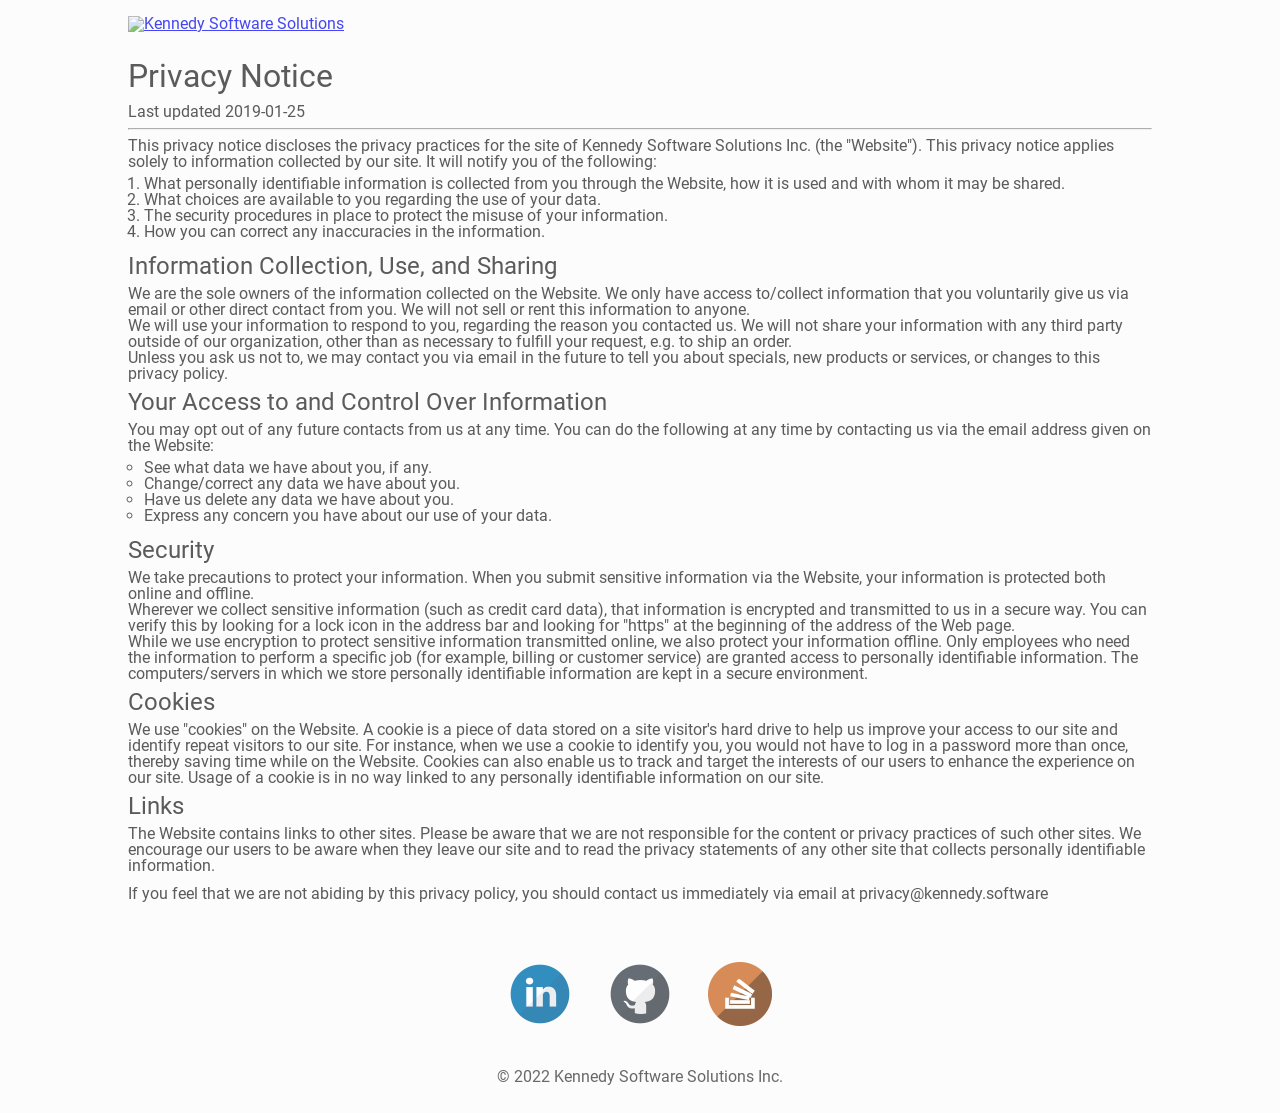
==== privacy.html @ 7c2b6b35 "Increment year, minor styling update" ====
<!DOCTYPE html>
<html lang="en">
    <head>
        <title>Kennedy Software Solutions</title>

        <!-- Meta declaration -->
        <meta name="viewport" content="width=device-width, initial-scale=1.0">
        <meta name="description"
              content="Kennedy Software Solutions Inc. is an information technology consulting firm serving the Greater Toronto Area">
        <meta name="author" content="Kennedy Software Solutions Inc.">
        <meta charset="UTF-8">

        <!-- CSS includes -->
        <link rel="shortcut icon" type="image/png" href="favico.png">
        <link rel="stylesheet" href="css/index.min.css">
    </head>
    <body>
        <div class="kss-container">
            <header class="kss-header">
                <a href="/"><img alt="Kennedy Software Solutions" src="/img/logo.svg"></a>
            </header>

            <main class="kss-main">
                <h1>Privacy Notice</h1>
                <h3>Last updated 2019-01-25</h3>
                <hr/>
                <p>This privacy notice discloses the privacy practices for the site of Kennedy Software Solutions Inc. (the "Website"). This privacy notice applies solely to information collected by our site. It will notify you of the following:</p>

                <ol type="1">
                <li>What personally identifiable information is collected from you through the Website, how it is used and with whom it may be shared.</li>
                <li>What choices are available to you regarding the use of your data.</li>
                <li>The security procedures in place to protect the misuse of your information.</li>
                <li>How you can correct any inaccuracies in the information.</li>
                </ol>

                <h2>Information Collection, Use, and Sharing</h2>
                <p>We are the sole owners of the information collected on the Website. We only have access to/collect information that you voluntarily give us via email or other direct contact from you. We will not sell or rent this information to anyone.</p>
                <p>We will use your information to respond to you, regarding the reason you contacted us. We will not share your information with any third party outside of our organization, other than as necessary to fulfill your request, e.g. to ship an order.</p>
                <p>Unless you ask us not to, we may contact you via email in the future to tell you about specials, new products or services, or changes to this privacy policy.</p>

                <h2>Your Access to and Control Over Information</h2>
                <p>You may opt out of any future contacts from us at any time. You can do the following at any time by contacting us via the email address given on the Website:</p>
                <ul>
                <li>See what data we have about you, if any.</li>
                <li>Change/correct any data we have about you.</li>
                <li>Have us delete any data we have about you.</li>
                <li>Express any concern you have about our use of your data.</li>
                </ul>

                <h2>Security</h2>
                <p>We take precautions to protect your information. When you submit sensitive information via the Website, your information is protected both online and offline.</p>
                <p>Wherever we collect sensitive information (such as credit card data), that information is encrypted and transmitted to us in a secure way. You can verify this by looking for a lock icon in the address bar and looking for "https" at the beginning of the address of the Web page.</p>
                <p>While we use encryption to protect sensitive information transmitted online, we also protect your information offline. Only employees who need the information to perform a specific job (for example, billing or customer service) are granted access to personally identifiable information. The computers/servers in which we store personally identifiable information are kept in a secure environment.</p>

                <h2>Cookies</h2>
                <p>We use "cookies" on the Website. A cookie is a piece of data stored on a site visitor's hard drive to help us improve your access to our site and identify repeat visitors to our site. For instance, when we use a cookie to identify you, you would not have to log in a password more than once, thereby saving time while on the Website. Cookies can also enable us to track and target the interests of our users to enhance the experience on our site. Usage of a cookie is in no way linked to any personally identifiable information on our site.</p>

                <h2>Links</h2>
                <p>The Website contains links to other sites. Please be aware that we are not responsible for the content or privacy practices of such other sites. We encourage our users to be aware when they leave our site and to read the privacy statements of any other site that collects personally identifiable information.</p>

                <p class="last">If you feel that we are not abiding by this privacy policy, you should contact us immediately via email at privacy@kennedy.software</p>
            </main>
            <footer class="kss-footer">
                <div class="kss-social">
                    <a target="_blank" href="https://ca.linkedin.com/in/kennedyms"><div class="kss-social-icon linkedin"></div></a>
                    <a target="_blank" href="https://github.com/ksean"><div class="kss-social-icon github"></div></a>
                    <a target="_blank" href="https://stackoverflow.com/users/2387016/sean-kennedy"><div class="kss-social-icon stackoverflow"></div></a>
                </div>
                <div class="notices">
                    <a>&copy; 2022 Kennedy Software Solutions Inc.</a>
                </div>
            </footer>
        </div>

    </body>
</html>
---- css/index.min.css ----
a,abbr,acronym,address,applet,article,aside,audio,b,big,blockquote,body,canvas,caption,center,cite,code,dd,del,details,dfn,div,dl,dt,em,embed,fieldset,figcaption,figure,footer,form,h1,h2,h3,h4,h5,h6,header,hgroup,html,i,iframe,img,ins,kbd,label,legend,li,mark,menu,nav,object,ol,output,p,pre,q,ruby,s,samp,section,small,span,strike,strong,sub,summary,sup,table,tbody,td,tfoot,th,thead,time,tr,tt,u,ul,var,video{margin:0;padding:0;border:0;font-size:100%;font:inherit;vertical-align:baseline;font-display:swap}@font-face{font-family:Roboto;font-style:normal;font-weight:400;src:url('../fonts/roboto-v29-latin-regular.eot');src:local(''),url('../fonts/roboto-v29-latin-regular.eot?#iefix') format('embedded-opentype'),url('../fonts/roboto-v29-latin-regular.woff2') format('woff2'),url('../fonts/roboto-v29-latin-regular.woff') format('woff'),url('../fonts/roboto-v29-latin-regular.ttf') format('truetype'),url('../fonts/roboto-v29-latin-regular.svg#Roboto') format('svg')}@font-face{font-family:Satisfy;font-style:normal;font-weight:400;src:url('../fonts/satisfy-v11-latin-regular.eot');src:local(''),url('../fonts/satisfy-v11-latin-regular.eot?#iefix') format('embedded-opentype'),url('../fonts/satisfy-v11-latin-regular.woff2') format('woff2'),url('../fonts/satisfy-v11-latin-regular.woff') format('woff'),url('../fonts/satisfy-v11-latin-regular.ttf') format('truetype'),url('../fonts/satisfy-v11-latin-regular.svg#Satisfy') format('svg')}article,aside,details,figcaption,figure,footer,header,hgroup,menu,nav,section{display:block}body{line-height:1;color:#333}ol,ul{list-style:none}body,html{background-color:#fcfcfc;font-family:Roboto,sans-serif}.kss-container{padding:16px;margin:0 auto;max-width:1024px;opacity:.8}.kss-header{padding-bottom:16px}.kss-header img{display:block;margin:0 auto;max-width:100%;opacity:.9}.kss-description{padding:16px 0;width:90%;text-align:center;margin:0 auto}.kss-banner{position:relative;padding:24px 0}.kss-banner img{width:100%;height:auto;opacity:.7}.kss-banner span{position:absolute;bottom:34px;left:8px;opacity:.9;background-color:rgba(252,252,252,.8);padding:4px;margin-right:6px}.kss-chips{padding:32px 0}.chip{display:inline-block;background:#555;color:#fcfcfc;padding:8px;margin:2px;border-radius:32px;font-size:16px}.chip:hover{background-color:#333}main h1{font-size:32px;padding:12px 0}main h2{font-size:24px;padding:8px 0}.kss-subtitle{font-family:Satisfy,cursive;line-height:.5;text-align:center;padding-left:16px;padding-right:16px;padding-top:48px;overflow:hidden}.kss-subtitle span{display:inline-block;position:relative}.kss-subtitle span:after,.kss-subtitle span:before{content:"";position:absolute;height:5px;border-bottom:1px solid #999;border-top:1px solid #999;top:0;width:600px}.kss-subtitle span:before{right:100%;margin-right:15px}.kss-subtitle span:after{left:100%;margin-left:15px}main ol{list-style-type:decimal;padding:6px 16px}main ul{list-style-type:circle;padding:6px 16px}main p.last{padding:12px 0}.kss-skills{text-align:center}.kss-skills h2{font-size:20px;color:#333}.kss-contact-title{font-family:Satisfy,cursive;text-align:center}.kss-contact{padding:48px 16px 16px 16px;text-align:center}input[type=email],textarea{font:inherit;display:block;border-radius:4px;margin-bottom:30px;border:1px solid rgba(215,215,215,.1);padding:8px 15px;width:100%;box-sizing:border-box}input[type=submit]{font-weight:400;font-size:16px;color:rgba(20,20,20,.9);background-color:rgba(215,215,215,.3);border-radius:4px;padding:8px 15px;width:100%;border:1px solid rgba(215,215,215,.1);cursor:pointer}textarea{resize:none}.notices{padding:12px 0;text-align:center}.notices a{margin-top:12px;text-decoration:none;display:block;color:#444}.notices p{margin-top:12px;text-decoration:none;display:block}.kss-social{text-align:center;padding:48px 16px 16px 16px}.kss-social a{font-size:0}.kss-social-icon{margin:0 16px;display:inline-block;background-size:contain;width:64px;height:64px;resize:both}div.linkedin{background:url('[data-uri]') no-repeat}div.github{background:url('[data-uri]') no-repeat}div.stackoverflow{background:url('[data-uri]') no-repeat}
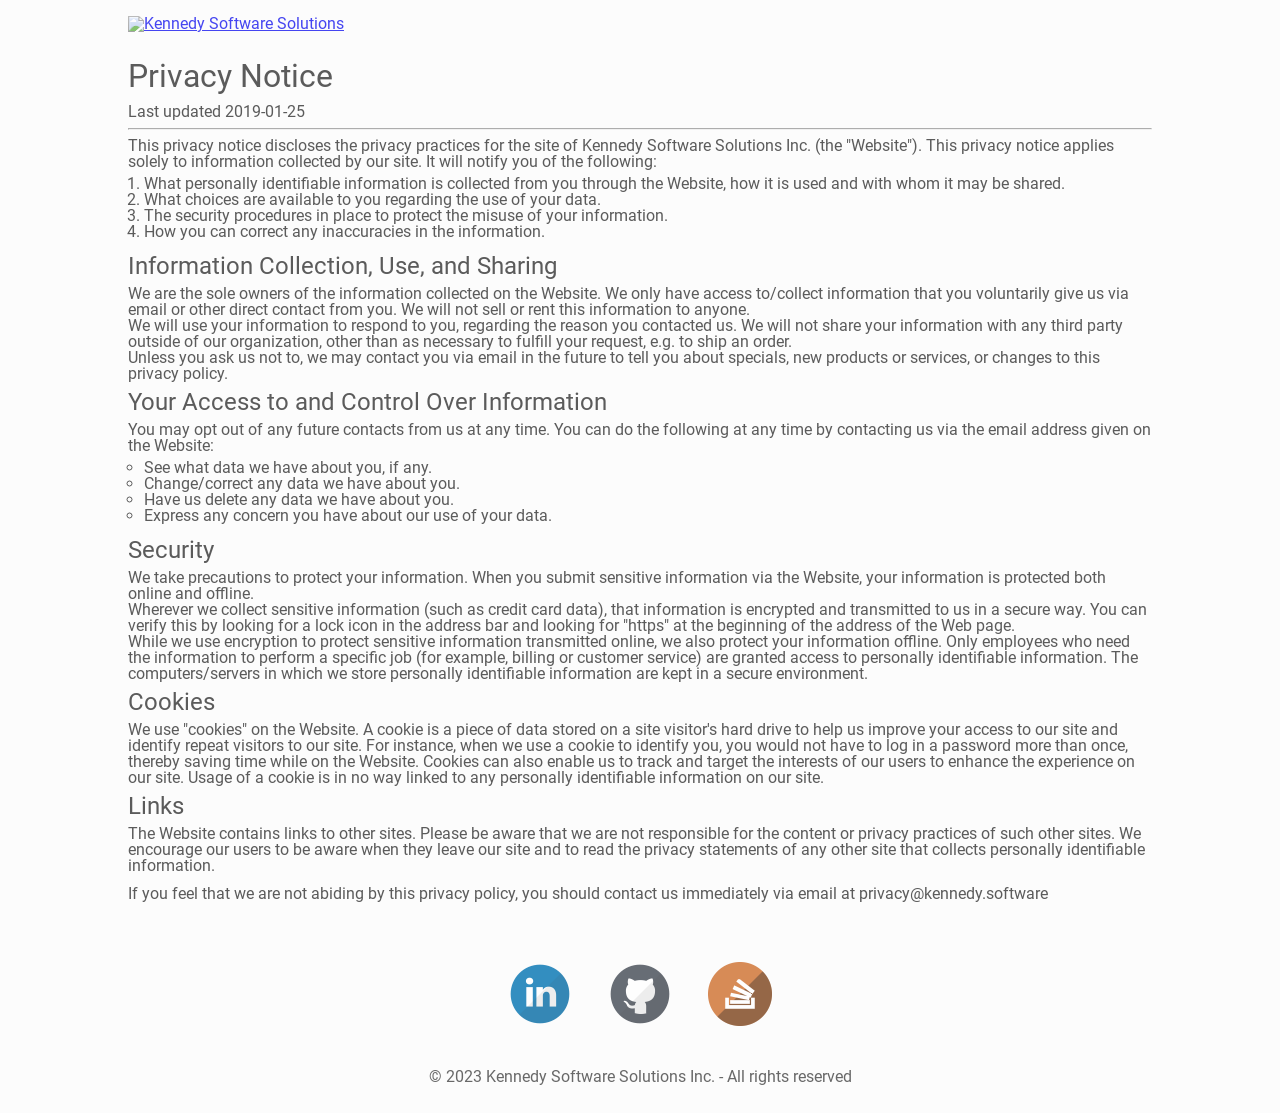
==== commit bb549cdc: "Bump year" ====
--- a/privacy.html
+++ b/privacy.html
@@ -67,7 +67,7 @@
                     <a target="_blank" href="https://stackoverflow.com/users/2387016/sean-kennedy"><div class="kss-social-icon stackoverflow"></div></a>
                 </div>
                 <div class="notices">
-                    <a>&copy; 2022 Kennedy Software Solutions Inc.</a>
+                    <a>&copy; 2023 Kennedy Software Solutions Inc. - All rights reserved</a>
                 </div>
             </footer>
         </div>
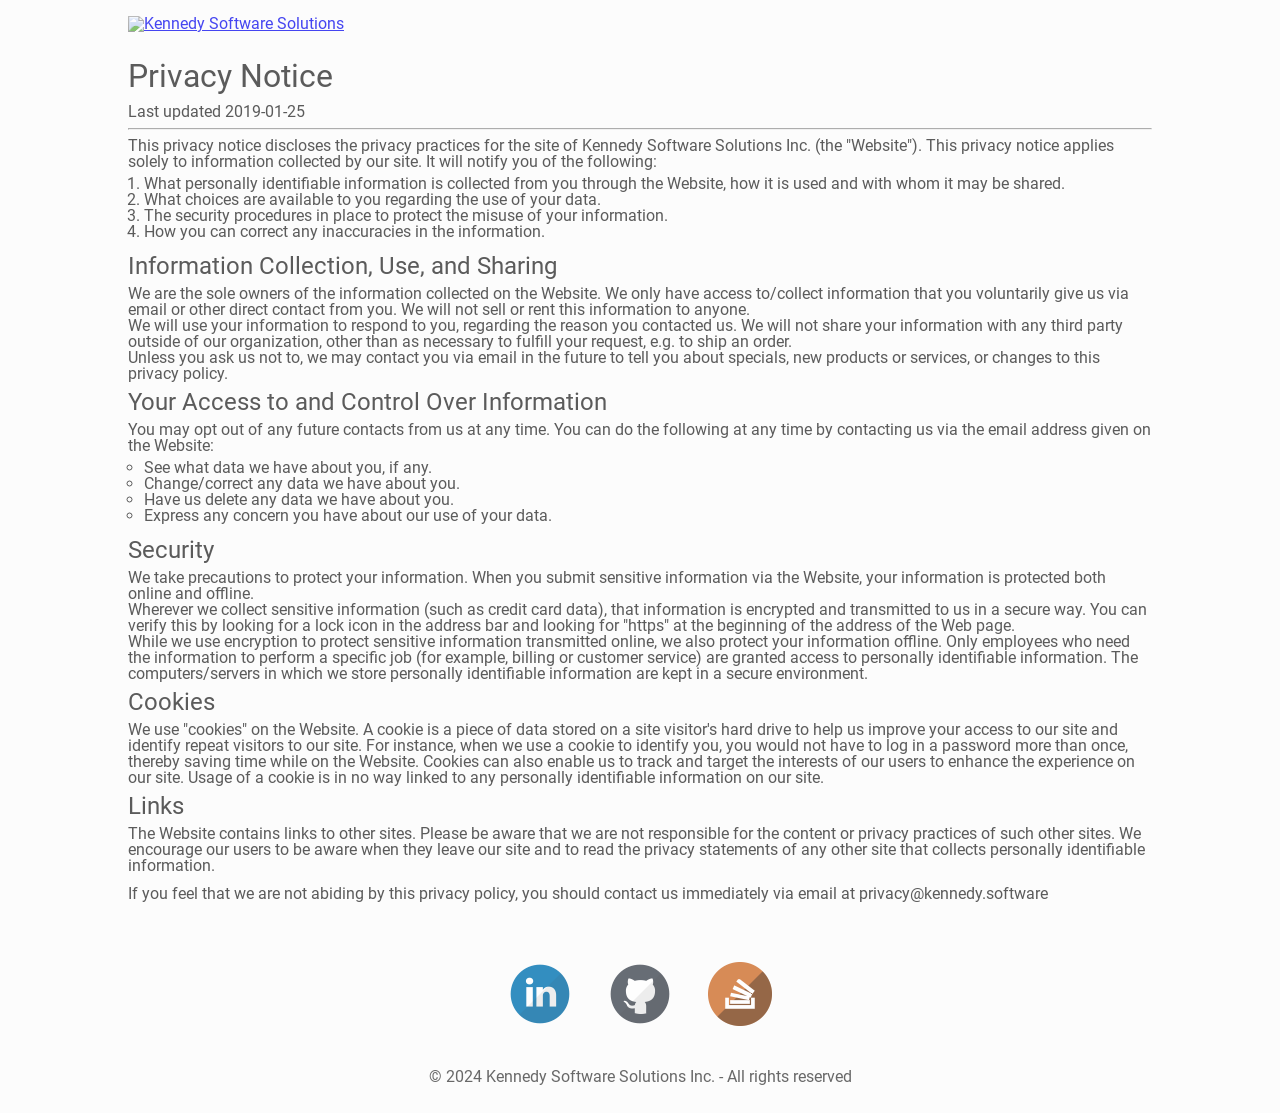
==== commit e199f936: "Increment copyright year" ====
--- a/privacy.html
+++ b/privacy.html
@@ -67,7 +67,7 @@
                     <a target="_blank" href="https://stackoverflow.com/users/2387016/sean-kennedy"><div class="kss-social-icon stackoverflow"></div></a>
                 </div>
                 <div class="notices">
-                    <a>&copy; 2023 Kennedy Software Solutions Inc. - All rights reserved</a>
+                    <a>&copy; 2024 Kennedy Software Solutions Inc. - All rights reserved</a>
                 </div>
             </footer>
         </div>
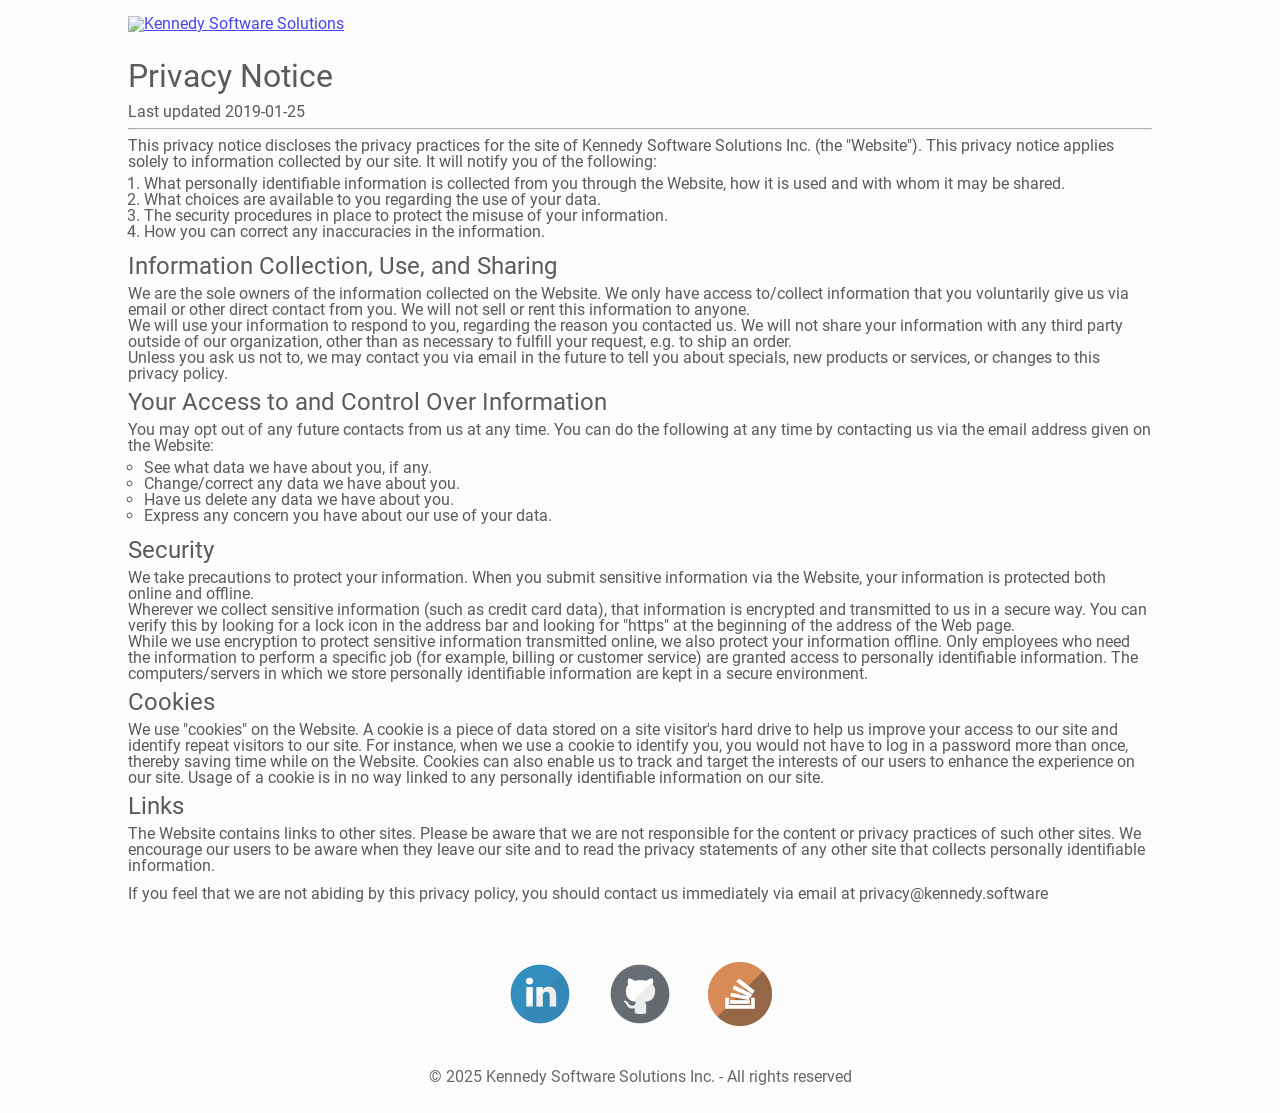
==== commit de4fd695: "2025 bump, minor styling updatye" ====
--- a/privacy.html
+++ b/privacy.html
@@ -67,10 +67,9 @@
                     <a target="_blank" href="https://stackoverflow.com/users/2387016/sean-kennedy"><div class="kss-social-icon stackoverflow"></div></a>
                 </div>
                 <div class="notices">
-                    <a>&copy; 2024 Kennedy Software Solutions Inc. - All rights reserved</a>
+                    <a>&copy; 2025 Kennedy Software Solutions Inc. - All rights reserved</a>
                 </div>
             </footer>
         </div>
-
     </body>
 </html>
--- a/css/index.min.css
+++ b/css/index.min.css
@@ -1 +1 @@
-a,abbr,acronym,address,applet,article,aside,audio,b,big,blockquote,body,canvas,caption,center,cite,code,dd,del,details,dfn,div,dl,dt,em,embed,fieldset,figcaption,figure,footer,form,h1,h2,h3,h4,h5,h6,header,hgroup,html,i,iframe,img,ins,kbd,label,legend,li,mark,menu,nav,object,ol,output,p,pre,q,ruby,s,samp,section,small,span,strike,strong,sub,summary,sup,table,tbody,td,tfoot,th,thead,time,tr,tt,u,ul,var,video{margin:0;padding:0;border:0;font-size:100%;font:inherit;vertical-align:baseline;font-display:swap}@font-face{font-family:Roboto;font-style:normal;font-weight:400;src:url('../fonts/roboto-v29-latin-regular.eot');src:local(''),url('../fonts/roboto-v29-latin-regular.eot?#iefix') format('embedded-opentype'),url('../fonts/roboto-v29-latin-regular.woff2') format('woff2'),url('../fonts/roboto-v29-latin-regular.woff') format('woff'),url('../fonts/roboto-v29-latin-regular.ttf') format('truetype'),url('../fonts/roboto-v29-latin-regular.svg#Roboto') format('svg')}@font-face{font-family:Satisfy;font-style:normal;font-weight:400;src:url('../fonts/satisfy-v11-latin-regular.eot');src:local(''),url('../fonts/satisfy-v11-latin-regular.eot?#iefix') format('embedded-opentype'),url('../fonts/satisfy-v11-latin-regular.woff2') format('woff2'),url('../fonts/satisfy-v11-latin-regular.woff') format('woff'),url('../fonts/satisfy-v11-latin-regular.ttf') format('truetype'),url('../fonts/satisfy-v11-latin-regular.svg#Satisfy') format('svg')}article,aside,details,figcaption,figure,footer,header,hgroup,menu,nav,section{display:block}body{line-height:1;color:#333}ol,ul{list-style:none}body,html{background-color:#fcfcfc;font-family:Roboto,sans-serif}.kss-container{padding:16px;margin:0 auto;max-width:1024px;opacity:.8}.kss-header{padding-bottom:16px}.kss-header img{display:block;margin:0 auto;max-width:100%;opacity:.9}.kss-description{padding:16px 0;width:90%;text-align:center;margin:0 auto}.kss-banner{position:relative;padding:24px 0}.kss-banner img{width:100%;height:auto;opacity:.7}.kss-banner span{position:absolute;bottom:34px;left:8px;opacity:.9;background-color:rgba(252,252,252,.8);padding:4px;margin-right:6px}.kss-chips{padding:32px 0}.chip{display:inline-block;background:#555;color:#fcfcfc;padding:8px;margin:2px;border-radius:32px;font-size:16px}.chip:hover{background-color:#333}main h1{font-size:32px;padding:12px 0}main h2{font-size:24px;padding:8px 0}.kss-subtitle{font-family:Satisfy,cursive;line-height:.5;text-align:center;padding-left:16px;padding-right:16px;padding-top:48px;overflow:hidden}.kss-subtitle span{display:inline-block;position:relative}.kss-subtitle span:after,.kss-subtitle span:before{content:"";position:absolute;height:5px;border-bottom:1px solid #999;border-top:1px solid #999;top:0;width:600px}.kss-subtitle span:before{right:100%;margin-right:15px}.kss-subtitle span:after{left:100%;margin-left:15px}main ol{list-style-type:decimal;padding:6px 16px}main ul{list-style-type:circle;padding:6px 16px}main p.last{padding:12px 0}.kss-skills{text-align:center}.kss-skills h2{font-size:20px;color:#333}.kss-contact-title{font-family:Satisfy,cursive;text-align:center}.kss-contact{padding:48px 16px 16px 16px;text-align:center}input[type=email],textarea{font:inherit;display:block;border-radius:4px;margin-bottom:30px;border:1px solid rgba(215,215,215,.1);padding:8px 15px;width:100%;box-sizing:border-box}input[type=submit]{font-weight:400;font-size:16px;color:rgba(20,20,20,.9);background-color:rgba(215,215,215,.3);border-radius:4px;padding:8px 15px;width:100%;border:1px solid rgba(215,215,215,.1);cursor:pointer}textarea{resize:none}.notices{padding:12px 0;text-align:center}.notices a{margin-top:12px;text-decoration:none;display:block;color:#444}.notices p{margin-top:12px;text-decoration:none;display:block}.kss-social{text-align:center;padding:48px 16px 16px 16px}.kss-social a{font-size:0}.kss-social-icon{margin:0 16px;display:inline-block;background-size:contain;width:64px;height:64px;resize:both}div.linkedin{background:url('[data-uri]') no-repeat}div.github{background:url('[data-uri]') no-repeat}div.stackoverflow{background:url('[data-uri]') no-repeat}+main ol,main ul{padding:6px 16px}main h1,main p.last{padding:12px 0}.kss-contact-title,.kss-skills-title{font-family:Satisfy,cursive;text-align:center}.kss-contact,.kss-description,.kss-skills,.kss-skills-title,.kss-social,.notices{text-align:center}a,abbr,acronym,address,applet,article,aside,audio,b,big,blockquote,body,canvas,caption,center,cite,code,dd,del,details,dfn,div,dl,dt,em,embed,fieldset,figcaption,figure,footer,form,h1,h2,h3,h4,h5,h6,header,hgroup,html,i,iframe,img,ins,kbd,label,legend,li,mark,menu,nav,object,ol,output,p,pre,q,ruby,s,samp,section,small,span,strike,strong,sub,summary,sup,table,tbody,td,tfoot,th,thead,time,tr,tt,u,ul,var,video{margin:0;padding:0;border:0;font-size:100%;font:inherit;vertical-align:baseline;font-display:swap}@font-face{font-family:Roboto;font-style:normal;font-weight:400;src:url('../fonts/roboto-v29-latin-regular.eot');src:local(''),url('../fonts/roboto-v29-latin-regular.eot?#iefix') format('embedded-opentype'),url('../fonts/roboto-v29-latin-regular.woff2') format('woff2'),url('../fonts/roboto-v29-latin-regular.woff') format('woff'),url('../fonts/roboto-v29-latin-regular.ttf') format('truetype'),url('../fonts/roboto-v29-latin-regular.svg#Roboto') format('svg')}@font-face{font-family:Satisfy;font-style:normal;font-weight:400;src:url('../fonts/satisfy-v11-latin-regular.eot');src:local(''),url('../fonts/satisfy-v11-latin-regular.eot?#iefix') format('embedded-opentype'),url('../fonts/satisfy-v11-latin-regular.woff2') format('woff2'),url('../fonts/satisfy-v11-latin-regular.woff') format('woff'),url('../fonts/satisfy-v11-latin-regular.ttf') format('truetype'),url('../fonts/satisfy-v11-latin-regular.svg#Satisfy') format('svg')}article,aside,details,figcaption,figure,footer,header,hgroup,menu,nav,section{display:block}body{line-height:1;color:#333}ol,ul{list-style:none}body,html{background-color:#fcfcfc;font-family:Roboto,sans-serif}.kss-container{padding:16px;margin:0 auto;max-width:1024px;opacity:.8}.kss-header{padding-bottom:16px}.kss-header img{display:block;margin:0 auto;max-width:100%;opacity:.9}.notices a,.notices p{margin-top:12px;text-decoration:none}.kss-description{padding:16px 0;width:90%;margin:0 auto}.kss-banner{position:relative;padding:24px 0}.kss-banner img{width:100%;height:auto;opacity:.7}.kss-banner span{position:absolute;bottom:34px;left:8px;opacity:.9;background-color:rgba(252,252,252,.8);padding:4px;margin-right:6px}.kss-chips{padding:32px 0}.chip{display:inline-block;background:#f1f1f1;color:#555;padding:8px;margin:2px;border-radius:32px;font-size:16px}.chip:hover{background-color:#dfdfdf}main h1{font-size:32px}main h2{font-size:24px;padding:8px 0}.kss-skills-title{line-height:.5;overflow:hidden}.kss-skills-title span{display:inline-block;position:relative}.kss-skills-title span:after,.kss-skills-title span:before{content:"";position:absolute;height:5px;border-bottom:1px solid #999;top:0;width:600px}.kss-skills-title span:before{right:100%;margin-right:15px}.kss-skills-title span:after{left:100%;margin-left:15px}main ol{list-style-type:decimal}main ul{list-style-type:circle}.kss-skills h2{font-size:26px;padding:48px 16px 12px}.kss-contact{padding:48px 16px 16px}input[type=email],textarea{font:inherit;display:block;border-radius:4px;margin-bottom:30px;border:1px solid rgba(215,215,215,.1);padding:8px 15px;width:100%;box-sizing:border-box}input[type=submit]{font-weight:400;font-size:16px;color:rgba(20,20,20,.9);background-color:rgba(215,215,215,.3);border-radius:4px;padding:8px 15px;width:100%;border:1px solid rgba(215,215,215,.1);cursor:pointer}textarea{resize:none}.notices{padding:12px 0}.notices a{display:block;color:#444}.notices p{display:block}.kss-social{padding:48px 16px 16px}.kss-social a{font-size:0}.kss-social-icon{margin:0 16px;display:inline-block;background-size:contain;width:64px;height:64px;resize:both}div.linkedin{background:url('[data-uri]') no-repeat}div.github{background:url('[data-uri]') no-repeat}div.stackoverflow{background:url('[data-uri]') no-repeat}
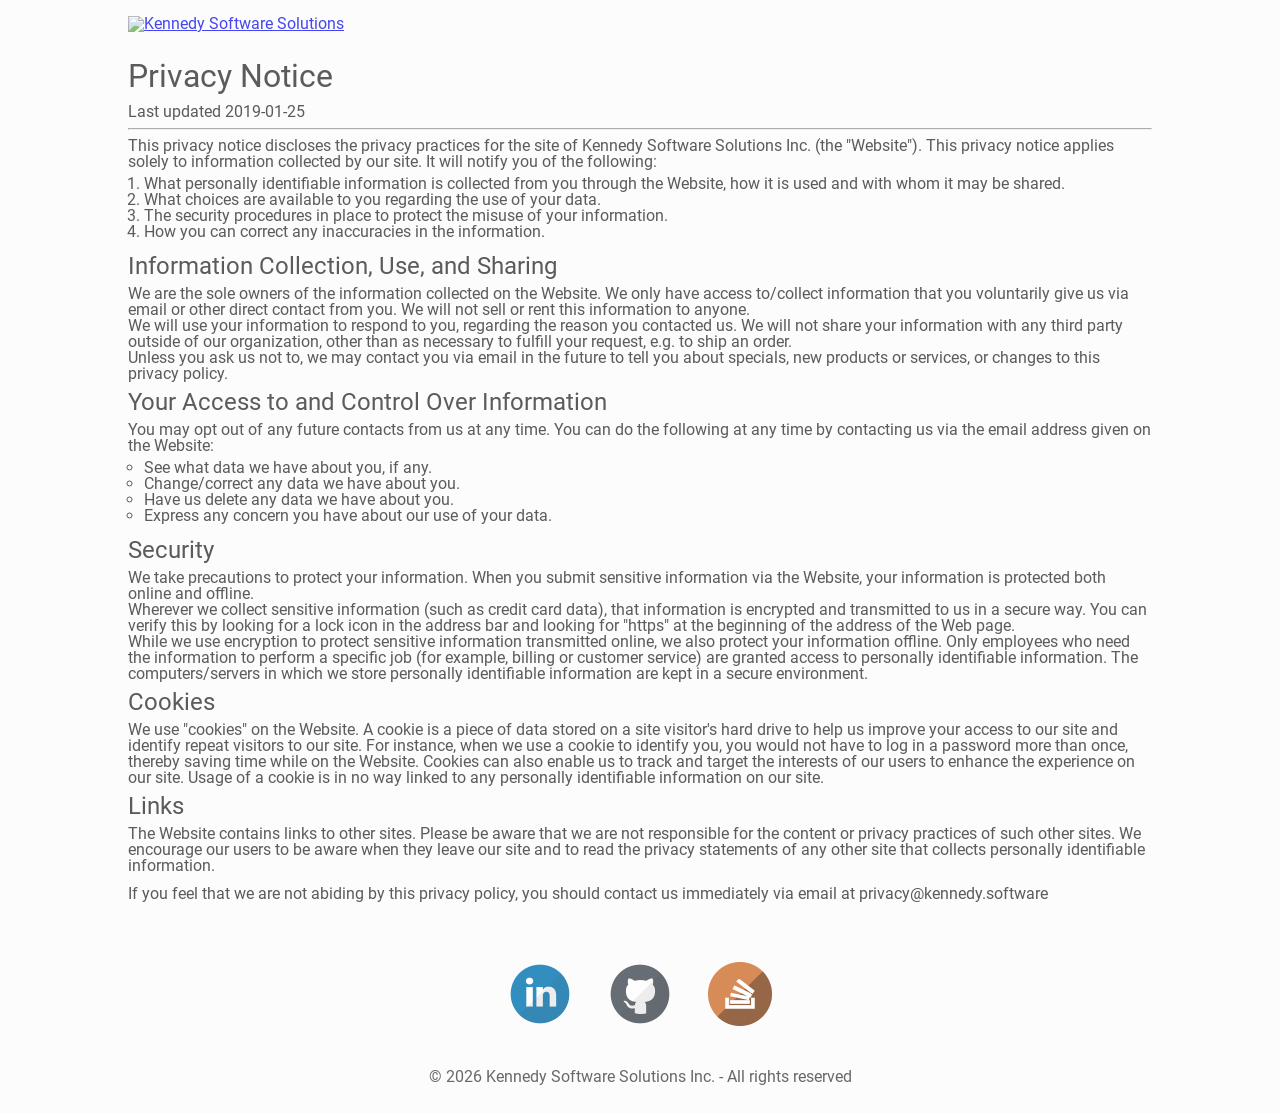
==== commit c7fec224: "Increment year to 2026" ====
--- a/privacy.html
+++ b/privacy.html
@@ -67,7 +67,7 @@
                     <a target="_blank" href="https://stackoverflow.com/users/2387016/sean-kennedy"><div class="kss-social-icon stackoverflow"></div></a>
                 </div>
                 <div class="notices">
-                    <a>&copy; 2025 Kennedy Software Solutions Inc. - All rights reserved</a>
+                    <a>&copy; 2026 Kennedy Software Solutions Inc. - All rights reserved</a>
                 </div>
             </footer>
         </div>
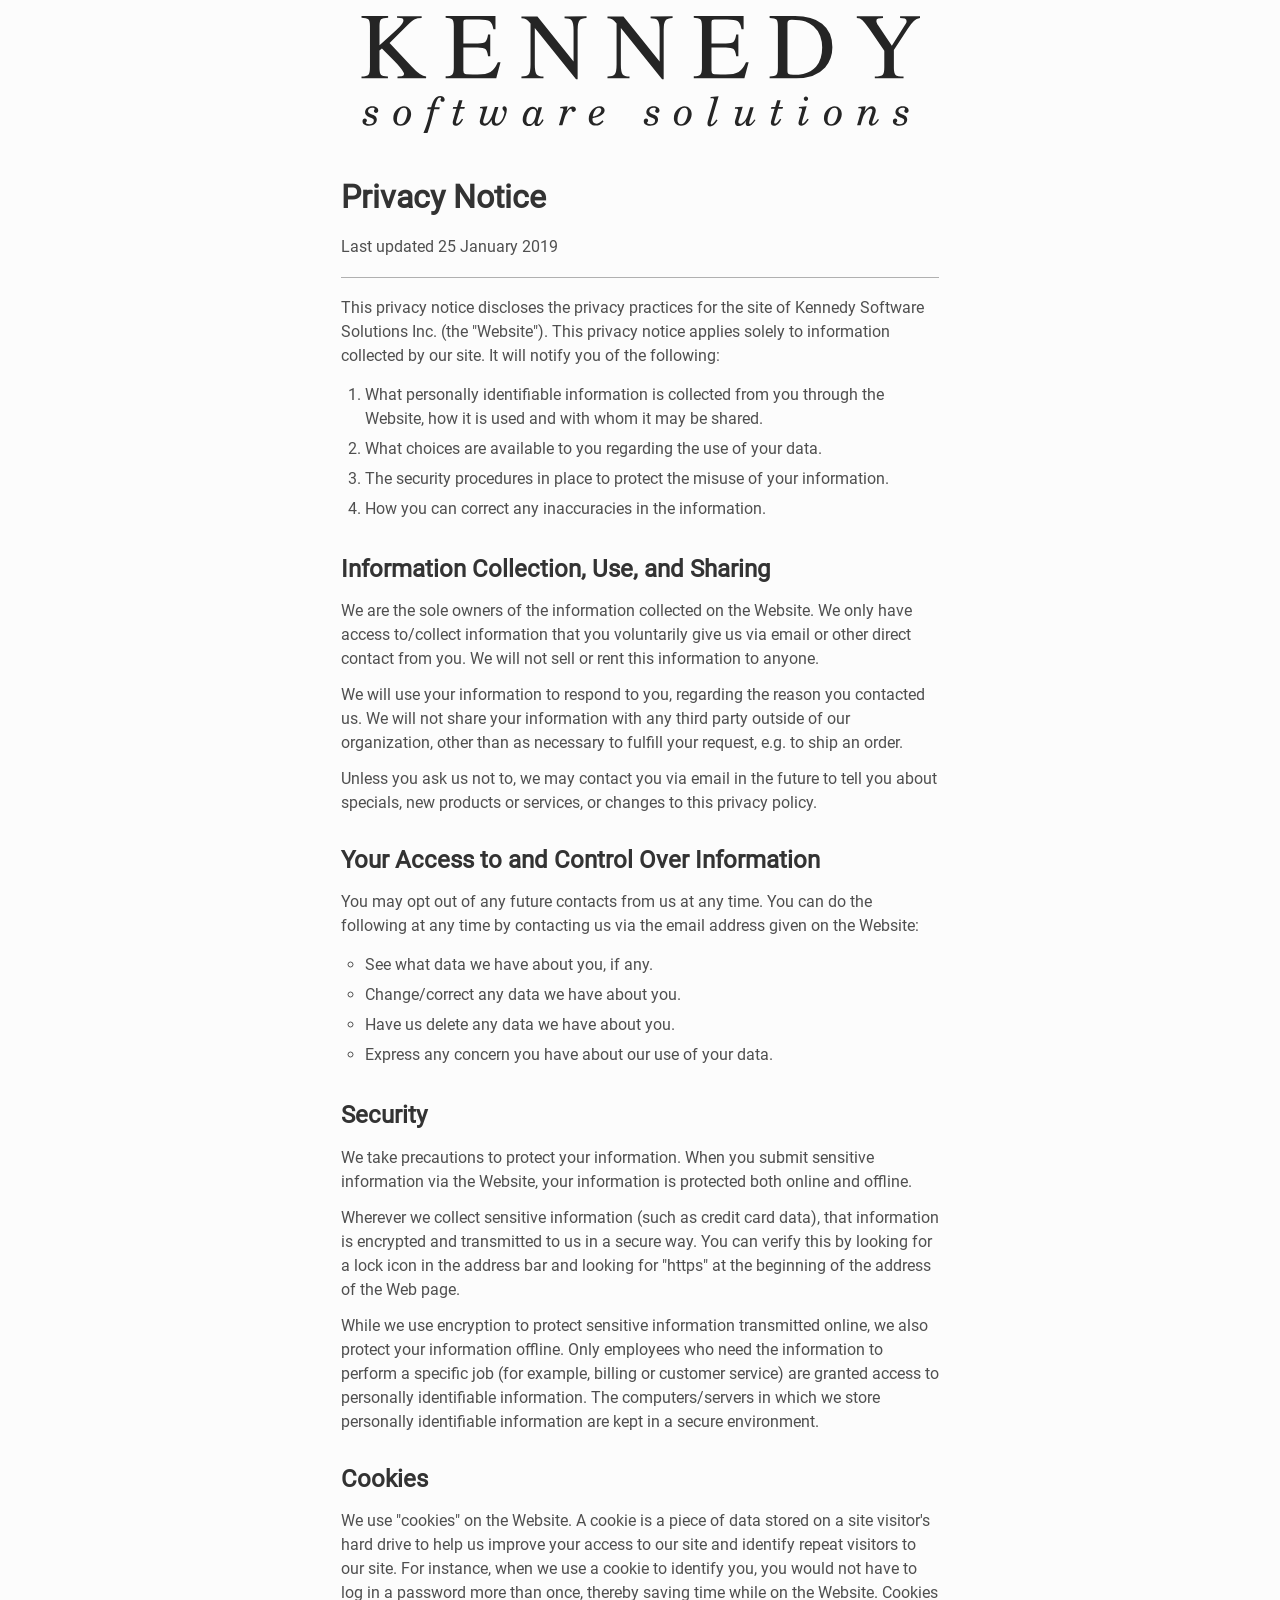
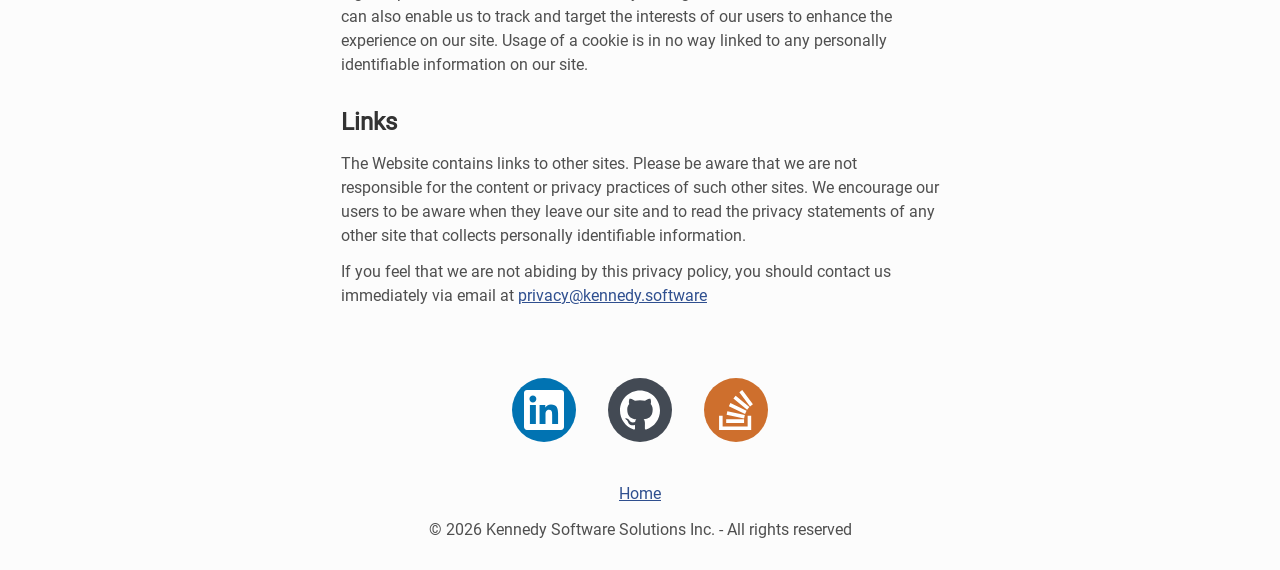
==== commit f4bcad3c: "Optimization and accessibility updates" ====
--- a/privacy.html
+++ b/privacy.html
@@ -1,32 +1,37 @@
 <!DOCTYPE html>
 <html lang="en">
     <head>
-        <title>Kennedy Software Solutions</title>
+        <meta charset="UTF-8">
+        <meta name="viewport" content="width=device-width, initial-scale=1.0">
 
-        <!-- Meta declaration -->
-        <meta name="viewport" content="width=device-width, initial-scale=1.0">
+        <title>Privacy Notice &ndash; Kennedy Software Solutions</title>
         <meta name="description"
-              content="Kennedy Software Solutions Inc. is an information technology consulting firm serving the Greater Toronto Area">
+              content="How Kennedy Software Solutions Inc. collects, uses and protects information submitted through kennedy.software">
         <meta name="author" content="Kennedy Software Solutions Inc.">
-        <meta charset="UTF-8">
+        <link rel="canonical" href="https://kennedy.software/privacy.html">
+        <meta name="theme-color" content="#FCFCFC">
 
-        <!-- CSS includes -->
-        <link rel="shortcut icon" type="image/png" href="favico.png">
-        <link rel="stylesheet" href="css/index.min.css">
+        <link rel="preload" href="/fonts/roboto-v29-latin-regular.woff2" as="font" type="font/woff2" crossorigin>
+        <link rel="stylesheet" href="/css/index.css">
+
+        <link rel="icon" href="/favicon-32.png" sizes="32x32">
+        <link rel="icon" href="/favicon-192.png" sizes="192x192">
+        <link rel="apple-touch-icon" href="/apple-touch-icon.png">
     </head>
     <body>
         <div class="kss-container">
             <header class="kss-header">
-                <a href="/"><img alt="Kennedy Software Solutions" src="/img/logo.svg"></a>
+                <a href="/"><img alt="Kennedy Software Solutions" src="/img/logo.svg"
+                                 width="559" height="117" fetchpriority="high"></a>
             </header>
 
-            <main class="kss-main">
+            <main class="kss-main kss-prose">
                 <h1>Privacy Notice</h1>
-                <h3>Last updated 2019-01-25</h3>
-                <hr/>
+                <p class="kss-updated">Last updated <time datetime="2019-01-25">25 January 2019</time></p>
+                <hr>
                 <p>This privacy notice discloses the privacy practices for the site of Kennedy Software Solutions Inc. (the "Website"). This privacy notice applies solely to information collected by our site. It will notify you of the following:</p>
 
-                <ol type="1">
+                <ol>
                 <li>What personally identifiable information is collected from you through the Website, how it is used and with whom it may be shared.</li>
                 <li>What choices are available to you regarding the use of your data.</li>
                 <li>The security procedures in place to protect the misuse of your information.</li>
@@ -58,18 +63,39 @@
                 <h2>Links</h2>
                 <p>The Website contains links to other sites. Please be aware that we are not responsible for the content or privacy practices of such other sites. We encourage our users to be aware when they leave our site and to read the privacy statements of any other site that collects personally identifiable information.</p>
 
-                <p class="last">If you feel that we are not abiding by this privacy policy, you should contact us immediately via email at privacy@kennedy.software</p>
+                <p>If you feel that we are not abiding by this privacy policy, you should contact us immediately via email at <a href="mailto:privacy@kennedy.software">privacy@kennedy.software</a></p>
             </main>
+
             <footer class="kss-footer">
                 <div class="kss-social">
-                    <a target="_blank" href="https://ca.linkedin.com/in/kennedyms"><div class="kss-social-icon linkedin"></div></a>
-                    <a target="_blank" href="https://github.com/ksean"><div class="kss-social-icon github"></div></a>
-                    <a target="_blank" href="https://stackoverflow.com/users/2387016/sean-kennedy"><div class="kss-social-icon stackoverflow"></div></a>
+                    <a target="_blank" rel="noreferrer" href="https://ca.linkedin.com/in/kennedyms">
+                        <svg class="kss-social-icon" viewBox="0 0 32 32" width="64" height="64" aria-hidden="true" focusable="false">
+                            <circle cx="16" cy="16" r="16" fill="#0173B2"/>
+                            <g transform="translate(6 6) scale(0.833333)" fill="#fff"><path d="M20.447 20.452h-3.554v-5.569c0-1.328-.027-3.037-1.852-3.037-1.853 0-2.136 1.445-2.136 2.939v5.667H9.351V9h3.414v1.561h.046c.477-.9 1.637-1.85 3.37-1.85 3.601 0 4.267 2.37 4.267 5.455v6.286zM5.337 7.433c-1.144 0-2.063-.926-2.063-2.065 0-1.138.92-2.063 2.063-2.063 1.14 0 2.064.925 2.064 2.063 0 1.139-.925 2.065-2.064 2.065zm1.782 13.019H3.555V9h3.564v11.452zM22.225 0H1.771C.792 0 0 .774 0 1.729v20.542C0 23.227.792 24 1.771 24h20.451C23.2 24 24 23.227 24 22.271V1.729C24 .774 23.2 0 22.222 0h.003z"/></g>
+                        </svg>
+                        <span class="visually-hidden">LinkedIn (opens in a new tab)</span>
+                    </a>
+                    <a target="_blank" rel="noreferrer" href="https://github.com/ksean">
+                        <svg class="kss-social-icon" viewBox="0 0 32 32" width="64" height="64" aria-hidden="true" focusable="false">
+                            <circle cx="16" cy="16" r="16" fill="#434A54"/>
+                            <g transform="translate(6 6) scale(0.833333)" fill="#fff"><path d="M12 .297c-6.63 0-12 5.373-12 12 0 5.303 3.438 9.8 8.205 11.385.6.113.82-.258.82-.577 0-.285-.01-1.04-.015-2.04-3.338.724-4.042-1.61-4.042-1.61C4.422 18.07 3.633 17.7 3.633 17.7c-1.087-.744.084-.729.084-.729 1.205.084 1.838 1.236 1.838 1.236 1.07 1.835 2.809 1.305 3.495.998.108-.776.417-1.305.76-1.605-2.665-.3-5.466-1.332-5.466-5.93 0-1.31.465-2.38 1.235-3.22-.135-.303-.54-1.523.105-3.176 0 0 1.005-.322 3.3 1.23.96-.267 1.98-.399 3-.405 1.02.006 2.04.138 3 .405 2.28-1.552 3.285-1.23 3.285-1.23.645 1.653.24 2.873.12 3.176.765.84 1.23 1.91 1.23 3.22 0 4.61-2.805 5.625-5.475 5.92.42.36.81 1.096.81 2.22 0 1.606-.015 2.896-.015 3.286 0 .315.21.69.825.57C20.565 22.092 24 17.592 24 12.297c0-6.627-5.373-12-12-12"/></g>
+                        </svg>
+                        <span class="visually-hidden">GitHub (opens in a new tab)</span>
+                    </a>
+                    <a target="_blank" rel="noreferrer" href="https://stackoverflow.com/users/2387016/sean-kennedy">
+                        <svg class="kss-social-icon" viewBox="0 0 32 32" width="64" height="64" aria-hidden="true" focusable="false">
+                            <circle cx="16" cy="16" r="16" fill="#CE6F2D"/>
+                            <g transform="translate(6 6) scale(0.833333)" fill="#fff"><path d="M18.986 21.865v-6.404h2.134V24H1.844v-8.539h2.13v6.404h15.012zM6.111 19.731H16.85v-2.137H6.111v2.137zm.259-4.852l10.48 2.189.451-2.07-10.478-2.187-.453 2.068zm1.359-5.056l9.705 4.53.903-1.95-9.706-4.53-.902 1.936v.014zm2.715-4.785l8.217 6.855 1.359-1.62-8.216-6.853-1.35 1.617-.01.001zM15.751 0l-1.746 1.294 6.405 8.604 1.746-1.294L15.751 0z"/></g>
+                        </svg>
+                        <span class="visually-hidden">Stack Overflow (opens in a new tab)</span>
+                    </a>
                 </div>
+
                 <div class="notices">
-                    <a>&copy; 2026 Kennedy Software Solutions Inc. - All rights reserved</a>
+                    <a href="/">Home</a>
+                    <p>&copy; 2026 Kennedy Software Solutions Inc. - All rights reserved</p>
                 </div>
             </footer>
         </div>
     </body>
-</html>+</html>
--- a/css/index.css
+++ b/css/index.css
@@ -0,0 +1,395 @@
+/* ==========================================================================
+   Kennedy Software Solutions Inc.
+   Single stylesheet. Loaded directly (there is no minified twin to keep in
+   sync) — at this size the build step cost more than the bytes it saved.
+   ========================================================================== */
+
+/* --------------------------------------------------------------------------
+   FONTS
+   woff2 only: it covers ~98% of browsers, and every other format we used to
+   ship (eot/ttf/svg/woff) targeted browsers that no longer exist.
+   font-display belongs *here*, as a @font-face descriptor — not in a normal
+   rule, where it is silently discarded and the face falls back to `auto`
+   (up to 3s of invisible text).
+   -------------------------------------------------------------------------- */
+@font-face {
+    font-family: 'Roboto';
+    font-style: normal;
+    font-weight: 400;
+    font-display: swap;
+    src: url('../fonts/roboto-v29-latin-regular.woff2') format('woff2');
+}
+
+/* Satisfy sets five decorative headings. `optional` lets the browser skip the
+   swap entirely on a slow connection rather than reflowing them late. */
+@font-face {
+    font-family: 'Satisfy';
+    font-style: normal;
+    font-weight: 400;
+    font-display: optional;
+    src: url('../fonts/satisfy-v11-latin-regular.woff2') format('woff2');
+}
+
+/* --------------------------------------------------------------------------
+   TOKENS
+   Every value below is a rendered colour. The page used to carry
+   `opacity: .8` on its container, which meant no colour was the colour the
+   stylesheet claimed — and it pushed the skill chips to 4.09:1, under AA.
+   Contrast against #FCFCFC is noted where it matters.
+   -------------------------------------------------------------------------- */
+:root {
+    --kss-page:        #FCFCFC;
+    --kss-ink:         #4F4F4F;  /*  7.98:1  body copy                  */
+    --kss-ink-strong:  #333333;  /* 12.32:1  headings, captions         */
+    --kss-link:        #2F4F8F;  /*  7.77:1  links                      */
+    --kss-chip-bg:     #ECECEC;
+    --kss-chip-ink:    #4F4F4F;  /*  6.93:1  on --kss-chip-bg           */
+    --kss-field:       #FFFFFF;
+    --kss-border:      #767676;  /*  4.43:1  control boundaries (1.4.11)*/
+    --kss-button:      #E4E4E4;
+    --kss-button-ink:  #2A2A2A;  /* 11.29:1  on --kss-button            */
+    --kss-hairline:    #B0B0B0;  /* decorative rules only               */
+    --kss-focus:       #1B4EC4;  /*  6.98:1  focus ring                 */
+    --kss-caption-bg:  #FAFAFA;  /* opaque: caption contrast no longer
+                                    depends on the photo behind it      */
+}
+
+/* --------------------------------------------------------------------------
+   RESET
+   Replaces the Meyer reset, which still named applet, acronym, big, center,
+   strike, tt and hgroup — all removed from HTML — and applied box-sizing to
+   two input types instead of everything.
+   -------------------------------------------------------------------------- */
+*, *::before, *::after {
+    box-sizing: border-box;
+}
+body, h1, h2, h3, p, figure, figcaption, ul, ol, dl, dd, fieldset {
+    margin: 0;
+    padding: 0;
+}
+ul[class], ol[class] {
+    list-style: none;
+}
+img, svg, picture {
+    display: block;
+    max-width: 100%;
+}
+img {
+    height: auto;
+}
+input, textarea, button, select {
+    font: inherit;
+    color: inherit;
+}
+button {
+    background: none;
+    border: 0;
+}
+
+/* --------------------------------------------------------------------------
+   BASE
+   -------------------------------------------------------------------------- */
+html {
+    /* stops iOS Safari inflating text when the device is turned to landscape */
+    -webkit-text-size-adjust: 100%;
+    text-size-adjust: 100%;
+}
+body {
+    background-color: var(--kss-page);
+    color: var(--kss-ink);
+    font-family: 'Roboto', system-ui, sans-serif;
+    line-height: 1.5;
+}
+a {
+    color: var(--kss-link);
+}
+
+/* One focus style for the whole site. The old stylesheet defined none, and
+   the container opacity dimmed the browser default on top of that. */
+:focus-visible {
+    outline: 3px solid var(--kss-focus);
+    outline-offset: 2px;
+    border-radius: 2px;
+}
+
+/* Names for icon-only links. Replaces `font-size: 0`, which left the link
+   with no visible content at all once forced-colors mode dropped the CSS
+   background images that were standing in for its label. */
+.visually-hidden {
+    position: absolute;
+    width: 1px;
+    height: 1px;
+    margin: -1px;
+    padding: 0;
+    overflow: hidden;
+    white-space: nowrap;
+    clip-path: inset(50%);
+    border: 0;
+}
+
+.kss-container {
+    padding: 16px;
+    margin: 0 auto;
+    max-width: 1024px;
+}
+
+/* --------------------------------------------------------------------------
+   HEADER
+   -------------------------------------------------------------------------- */
+.kss-header {
+    padding-bottom: 16px;
+}
+/* The logo image *is* the page's h1; the heading itself carries no styling
+   of its own. */
+.kss-header h1 {
+    font-size: inherit;
+    font-weight: inherit;
+}
+.kss-header img {
+    margin: 0 auto;
+    opacity: .85;
+}
+.kss-description {
+    padding: 16px 0;
+    width: 90%;
+    max-width: 62ch;
+    text-align: center;
+    margin: 0 auto;
+}
+
+/* --------------------------------------------------------------------------
+   BANNERS
+   figure/figcaption, so the caption is programmatically tied to its image.
+   The photos are decorative (alt="") — the caption carries the message.
+   -------------------------------------------------------------------------- */
+.kss-banner {
+    position: relative;
+    padding: 24px 0;
+}
+.kss-banner img {
+    width: 100%;
+    opacity: .7;
+}
+.kss-banner figcaption {
+    position: absolute;
+    bottom: 34px;
+    left: 8px;
+    max-width: calc(100% - 16px);
+    color: var(--kss-ink-strong);
+    background-color: var(--kss-caption-bg);
+    padding: 4px 6px;
+}
+
+/* Below ~420px the banner is short enough that an absolutely positioned
+   caption can overflow past the top of its own image once it wraps. Put it
+   back in flow rather than letting it escape. */
+@media (max-width: 420px) {
+    .kss-banner figcaption {
+        position: static;
+        margin-top: 8px;
+        max-width: none;
+    }
+}
+
+/* --------------------------------------------------------------------------
+   SKILLS
+   -------------------------------------------------------------------------- */
+.kss-skills {
+    text-align: center;
+}
+
+/* Centred heading flanked by rules. The old version faked this with
+   line-height: .5, overflow: hidden and two 600px pseudo-elements, which
+   clipped the descenders of the Satisfy face and cut off the second line
+   entirely at 200% zoom. Flexbox does it without either hack. */
+.kss-skills-title {
+    display: flex;
+    align-items: center;
+    gap: 15px;
+    font-family: 'Satisfy', cursive;
+    font-weight: 400;
+    font-size: 26px;
+    line-height: 1.3;
+    color: var(--kss-ink-strong);
+    padding: 48px 16px 12px;
+}
+.kss-skills-title::before,
+.kss-skills-title::after {
+    content: "";
+    flex: 1 1 auto;
+    border-bottom: 1px solid var(--kss-hairline);
+}
+
+.kss-chips {
+    display: flex;
+    flex-wrap: wrap;
+    justify-content: center;
+    gap: 4px;
+    padding: 32px 0;
+}
+.chip {
+    background: var(--kss-chip-bg);
+    color: var(--kss-chip-ink);
+    padding: 8px 12px;
+    border-radius: 32px;
+    font-size: 16px;
+}
+
+/* --------------------------------------------------------------------------
+   CONTACT FORM
+   -------------------------------------------------------------------------- */
+.kss-contact {
+    padding: 48px 16px 16px;
+}
+.kss-contact-title {
+    font-family: 'Satisfy', cursive;
+    font-weight: 400;
+    font-size: 26px;
+    line-height: 1.3;
+    color: var(--kss-ink-strong);
+    text-align: center;
+    padding-bottom: 12px;
+}
+.kss-contact form {
+    max-width: 640px;
+    margin: 0 auto;
+}
+.kss-field {
+    margin-bottom: 20px;
+}
+.kss-field label {
+    display: block;
+    margin-bottom: 6px;
+    color: var(--kss-ink-strong);
+}
+.kss-field input,
+.kss-field textarea {
+    display: block;
+    width: 100%;
+    padding: 8px 15px;
+    background-color: var(--kss-field);
+    border: 1px solid var(--kss-border);
+    border-radius: 4px;
+}
+.kss-field textarea {
+    resize: vertical;
+}
+.kss-submit {
+    width: 100%;
+    padding: 10px 15px;
+    font-size: 16px;
+    color: var(--kss-button-ink);
+    background-color: var(--kss-button);
+    border: 1px solid var(--kss-border);
+    border-radius: 4px;
+    cursor: pointer;
+}
+.kss-submit:hover {
+    background-color: #D8D8D8;
+}
+
+/* Spam trap. Hidden from sight and from assistive technology, but a bot
+   filling every field in the form will trip it. */
+.kss-hp {
+    position: absolute;
+    left: -9999px;
+}
+
+/* --------------------------------------------------------------------------
+   PROSE (privacy notice)
+   -------------------------------------------------------------------------- */
+.kss-prose {
+    max-width: 70ch;
+    margin: 0 auto;
+    padding: 16px;
+}
+.kss-prose h1 {
+    font-size: 32px;
+    line-height: 1.25;
+    color: var(--kss-ink-strong);
+    padding: 12px 0;
+}
+.kss-prose h2 {
+    font-size: 24px;
+    line-height: 1.3;
+    color: var(--kss-ink-strong);
+    padding: 24px 0 8px;
+}
+.kss-prose p {
+    padding: 6px 0;
+}
+.kss-prose ol,
+.kss-prose ul {
+    padding: 6px 0 6px 24px;
+}
+.kss-prose ol {
+    list-style-type: decimal;
+}
+.kss-prose ul {
+    list-style-type: circle;
+}
+.kss-prose li {
+    padding: 3px 0;
+}
+.kss-prose hr {
+    border: 0;
+    border-top: 1px solid var(--kss-hairline);
+    margin: 12px 0;
+}
+.kss-updated {
+    color: var(--kss-ink);
+    padding-bottom: 12px;
+}
+
+/* --------------------------------------------------------------------------
+   FOOTER
+   -------------------------------------------------------------------------- */
+.kss-social {
+    display: flex;
+    justify-content: center;
+    gap: 32px;
+    padding: 48px 16px 16px;
+}
+.kss-social-icon {
+    width: 64px;
+    height: 64px;
+}
+
+/* The badges carry their own internal contrast (white glyph on a solid
+   brand circle), so keep them rather than letting forced-colors flatten
+   them into unrecognisable shapes. */
+@media (forced-colors: active) {
+    .kss-social-icon {
+        forced-color-adjust: none;
+    }
+}
+
+.notices {
+    padding: 12px 0;
+    text-align: center;
+}
+.notices a {
+    /* inline-block so the margin actually applies — it is a dead
+       declaration on an inline box */
+    display: inline-block;
+    margin-top: 12px;
+}
+.notices p {
+    margin-top: 12px;
+}
+
+/* --------------------------------------------------------------------------
+   MOTION
+   Nothing here animates today; the guard keeps that true if anything is
+   added later.
+   -------------------------------------------------------------------------- */
+@media (prefers-reduced-motion: reduce) {
+    *,
+    *::before,
+    *::after {
+        animation-duration: .01ms !important;
+        animation-iteration-count: 1 !important;
+        transition-duration: .01ms !important;
+        scroll-behavior: auto !important;
+    }
+}
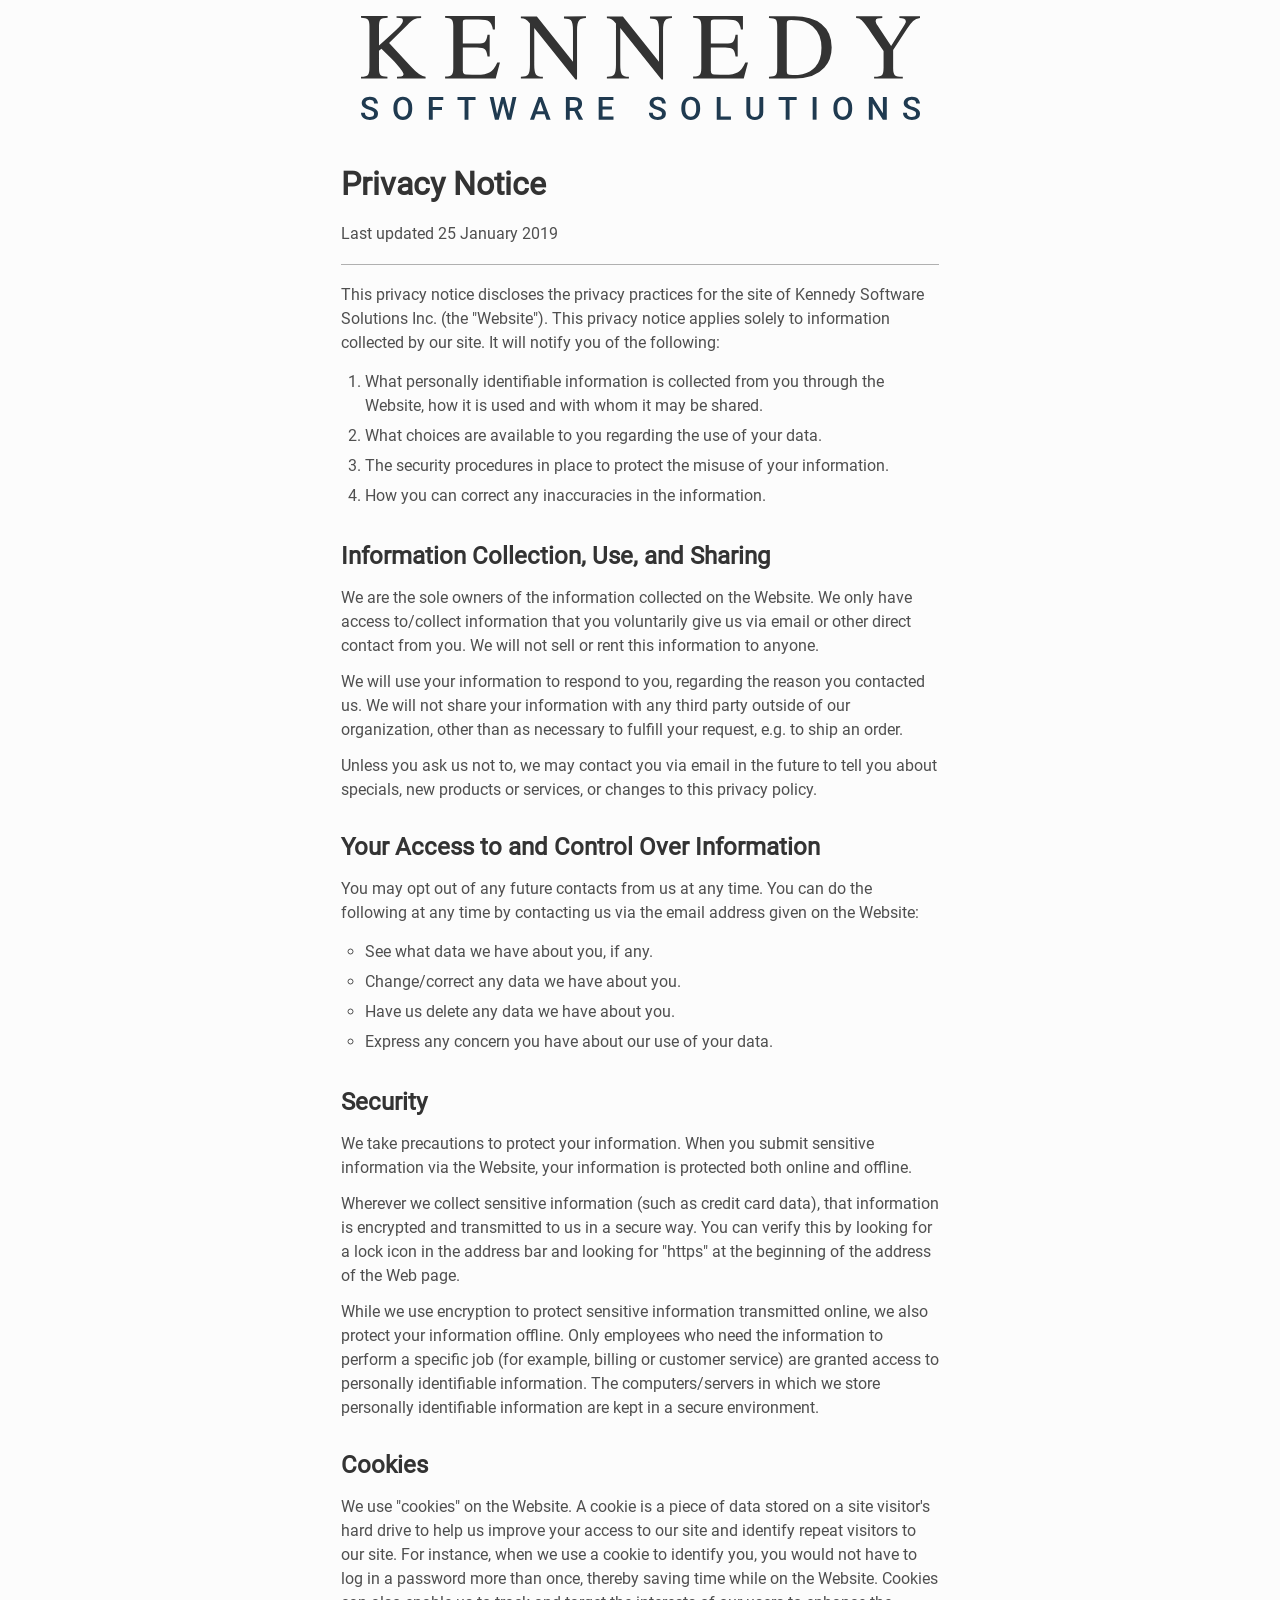
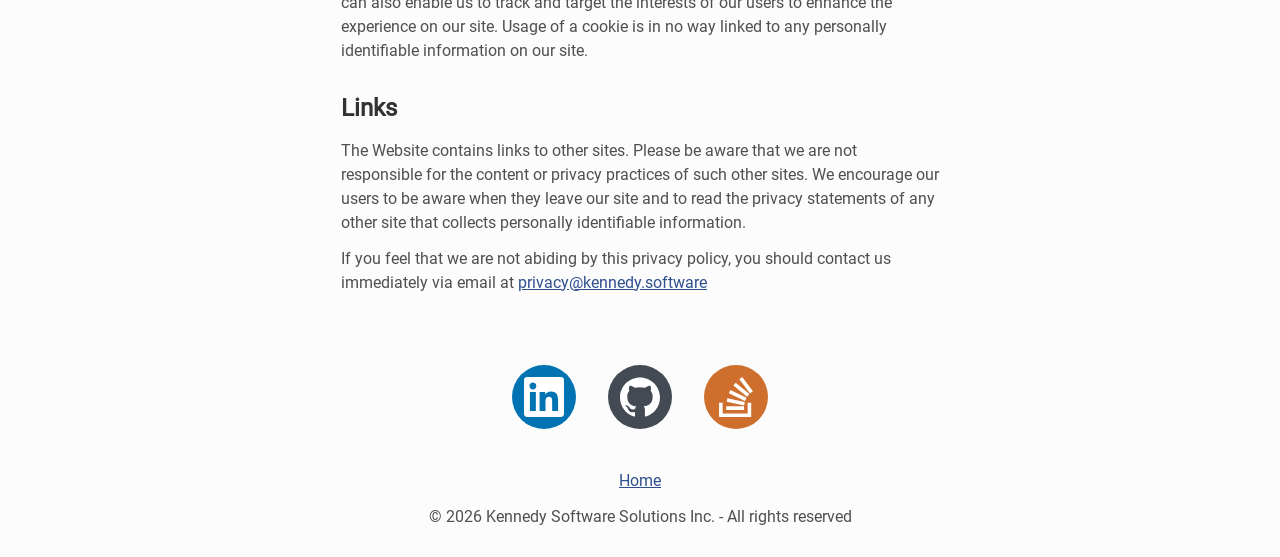
==== commit 8b18fab3: "Update logo, minor formatting changes" ====
--- a/privacy.html
+++ b/privacy.html
@@ -22,7 +22,7 @@
         <div class="kss-container">
             <header class="kss-header">
                 <a href="/"><img alt="Kennedy Software Solutions" src="/img/logo.svg"
-                                 width="559" height="117" fetchpriority="high"></a>
+                                 width="559" height="104" fetchpriority="high"></a>
             </header>
 
             <main class="kss-main kss-prose">
--- a/css/index.css
+++ b/css/index.css
@@ -147,12 +147,11 @@
 }
 .kss-header img {
     margin: 0 auto;
-    opacity: .85;
 }
 .kss-description {
     padding: 16px 0;
     width: 90%;
-    max-width: 62ch;
+    max-width: 65ch;
     text-align: center;
     margin: 0 auto;
 }
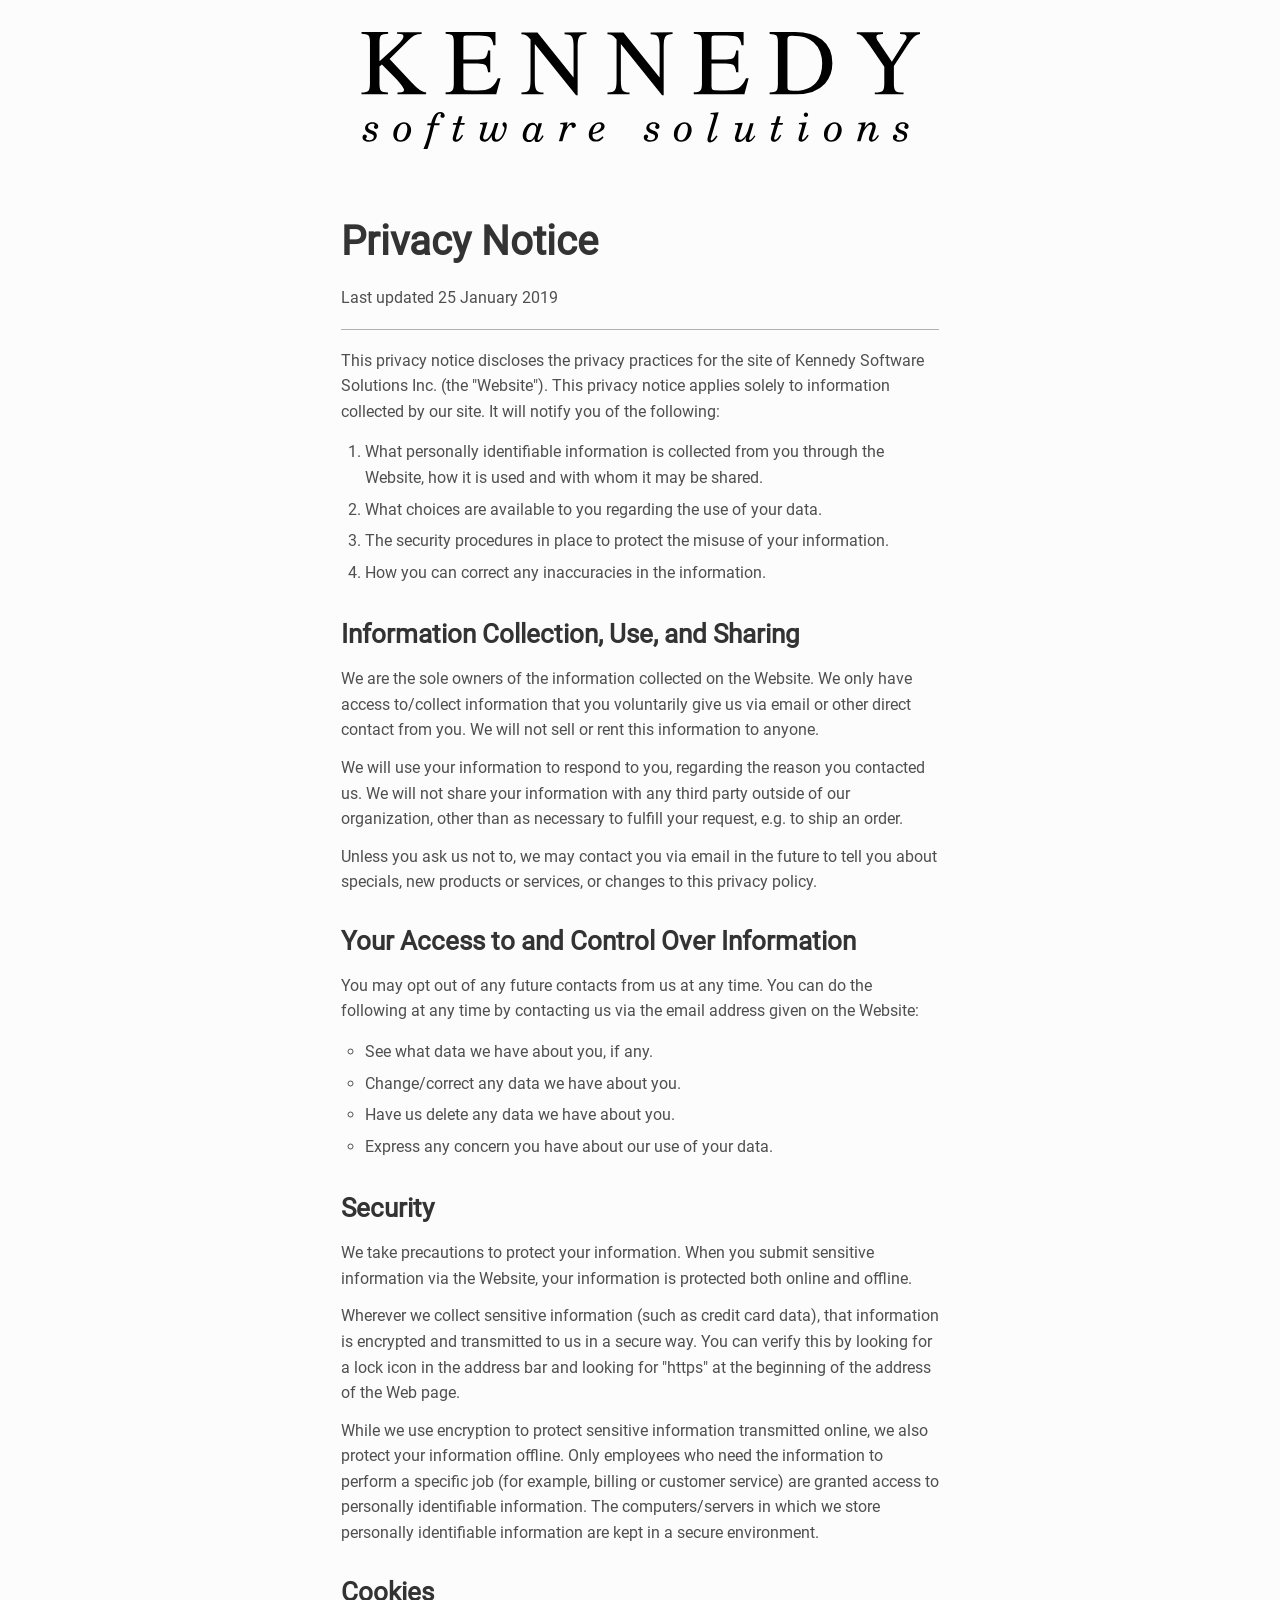
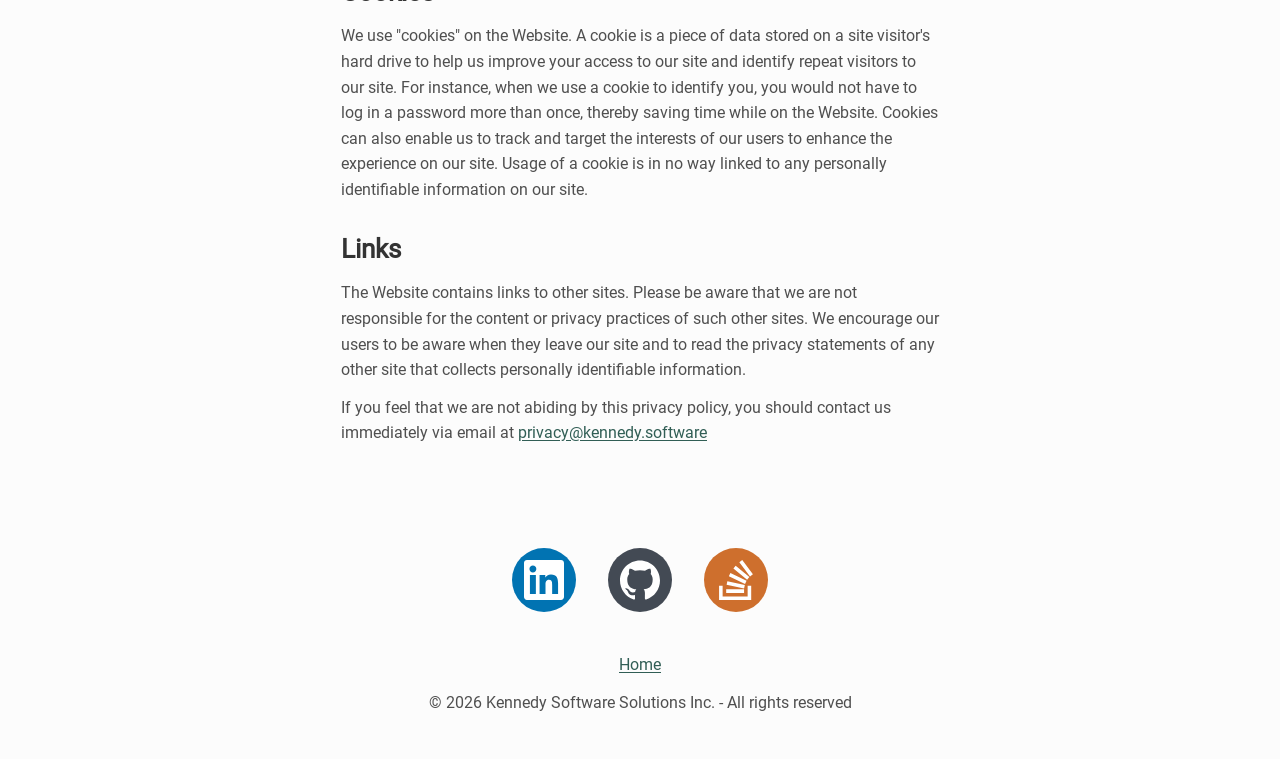
==== commit 9df58b38: "Theme/style update, minor optimizations" ====
--- a/privacy.html
+++ b/privacy.html
@@ -25,7 +25,7 @@
                                  width="559" height="104" fetchpriority="high"></a>
             </header>
 
-            <main class="kss-main kss-prose">
+            <main class="kss-prose">
                 <h1>Privacy Notice</h1>
                 <p class="kss-updated">Last updated <time datetime="2019-01-25">25 January 2019</time></p>
                 <hr>
@@ -66,7 +66,7 @@
                 <p>If you feel that we are not abiding by this privacy policy, you should contact us immediately via email at <a href="mailto:privacy@kennedy.software">privacy@kennedy.software</a></p>
             </main>
 
-            <footer class="kss-footer">
+            <footer>
                 <div class="kss-social">
                     <a target="_blank" rel="noreferrer" href="https://ca.linkedin.com/in/kennedyms">
                         <svg class="kss-social-icon" viewBox="0 0 32 32" width="64" height="64" aria-hidden="true" focusable="false">
--- a/css/index.css
+++ b/css/index.css
@@ -20,16 +20,6 @@
     src: url('../fonts/roboto-v29-latin-regular.woff2') format('woff2');
 }
 
-/* Satisfy sets five decorative headings. `optional` lets the browser skip the
-   swap entirely on a slow connection rather than reflowing them late. */
-@font-face {
-    font-family: 'Satisfy';
-    font-style: normal;
-    font-weight: 400;
-    font-display: optional;
-    src: url('../fonts/satisfy-v11-latin-regular.woff2') format('woff2');
-}
-
 /* --------------------------------------------------------------------------
    TOKENS
    Every value below is a rendered colour. The page used to carry
@@ -41,13 +31,13 @@
     --kss-page:        #FCFCFC;
     --kss-ink:         #4F4F4F;  /*  7.98:1  body copy                  */
     --kss-ink-strong:  #333333;  /* 12.32:1  headings, captions         */
-    --kss-link:        #2F4F8F;  /*  7.77:1  links                      */
-    --kss-chip-bg:     #ECECEC;
-    --kss-chip-ink:    #4F4F4F;  /*  6.93:1  on --kss-chip-bg           */
+    --kss-accent:      #315E55;  /*  7.15:1  restrained evergreen      */
+    --kss-accent-dark: #24483F;
+    --kss-accent-soft: #E8F0EE;
+    --kss-chip-bg:     #EDF3F1;
+    --kss-chip-ink:    #35574F;
     --kss-field:       #FFFFFF;
     --kss-border:      #767676;  /*  4.43:1  control boundaries (1.4.11)*/
-    --kss-button:      #E4E4E4;
-    --kss-button-ink:  #2A2A2A;  /* 11.29:1  on --kss-button            */
     --kss-hairline:    #B0B0B0;  /* decorative rules only               */
     --kss-focus:       #1B4EC4;  /*  6.98:1  focus ring                 */
     --kss-caption-bg:  #FAFAFA;  /* opaque: caption contrast no longer
@@ -63,11 +53,11 @@
 *, *::before, *::after {
     box-sizing: border-box;
 }
-body, h1, h2, h3, p, figure, figcaption, ul, ol, dl, dd, fieldset {
+body, h1, h2, p, figure, figcaption, ul, ol {
     margin: 0;
     padding: 0;
 }
-ul[class], ol[class] {
+ul[class] {
     list-style: none;
 }
 img, svg, picture {
@@ -77,7 +67,7 @@
 img {
     height: auto;
 }
-input, textarea, button, select {
+input, textarea, button {
     font: inherit;
     color: inherit;
 }
@@ -98,10 +88,12 @@
     background-color: var(--kss-page);
     color: var(--kss-ink);
     font-family: 'Roboto', system-ui, sans-serif;
-    line-height: 1.5;
+    font-size: 16px;
+    line-height: 1.6;
 }
 a {
-    color: var(--kss-link);
+    color: var(--kss-accent);
+    text-underline-offset: .15em;
 }
 
 /* One focus style for the whole site. The old stylesheet defined none, and
@@ -128,30 +120,27 @@
 }
 
 .kss-container {
-    padding: 16px;
-    margin: 0 auto;
-    max-width: 1024px;
+    padding: clamp(16px, 3vw, 32px);
+    margin: 0 auto;
+    max-width: 1056px;
 }
 
 /* --------------------------------------------------------------------------
    HEADER
    -------------------------------------------------------------------------- */
 .kss-header {
-    padding-bottom: 16px;
-}
-/* The logo image *is* the page's h1; the heading itself carries no styling
-   of its own. */
-.kss-header h1 {
-    font-size: inherit;
-    font-weight: inherit;
+    padding-bottom: clamp(24px, 4vw, 40px);
 }
 .kss-header img {
     margin: 0 auto;
 }
 .kss-description {
-    padding: 16px 0;
+    padding: 8px 0 clamp(24px, 4vw, 40px);
     width: 90%;
     max-width: 65ch;
+    color: var(--kss-ink-strong);
+    font-size: clamp(18px, 1rem + .5vw, 22px);
+    line-height: 1.55;
     text-align: center;
     margin: 0 auto;
 }
@@ -163,20 +152,24 @@
    -------------------------------------------------------------------------- */
 .kss-banner {
     position: relative;
-    padding: 24px 0;
+    margin: 0 0 clamp(24px, 4vw, 40px);
 }
 .kss-banner img {
     width: 100%;
     opacity: .7;
+    border-radius: 6px;
 }
 .kss-banner figcaption {
     position: absolute;
-    bottom: 34px;
-    left: 8px;
-    max-width: calc(100% - 16px);
+    bottom: 12px;
+    left: 12px;
+    max-width: calc(100% - 24px);
     color: var(--kss-ink-strong);
     background-color: var(--kss-caption-bg);
-    padding: 4px 6px;
+    border-left: 3px solid var(--kss-accent);
+    padding: 6px 10px;
+    font-size: clamp(17px, 1rem + .2vw, 19px);
+    line-height: 1.4;
 }
 
 /* Below ~420px the banner is short enough that an absolutely positioned
@@ -197,39 +190,40 @@
     text-align: center;
 }
 
-/* Centred heading flanked by rules. The old version faked this with
-   line-height: .5, overflow: hidden and two 600px pseudo-elements, which
-   clipped the descenders of the Satisfy face and cut off the second line
-   entirely at 200% zoom. Flexbox does it without either hack. */
+/* Centred heading flanked by rules. The italic serif and wider tracking echo
+   the "software solutions" line of the logo without another font download. */
 .kss-skills-title {
     display: flex;
     align-items: center;
     gap: 15px;
-    font-family: 'Satisfy', cursive;
+    font-family: Georgia, 'Times New Roman', serif;
+    font-style: italic;
     font-weight: 400;
-    font-size: 26px;
-    line-height: 1.3;
-    color: var(--kss-ink-strong);
-    padding: 48px 16px 12px;
+    font-size: clamp(24px, 1.25rem + 1vw, 32px);
+    line-height: 1.35;
+    letter-spacing: .045em;
+    color: var(--kss-accent);
+    padding: clamp(40px, 6vw, 64px) 16px 16px;
 }
 .kss-skills-title::before,
 .kss-skills-title::after {
     content: "";
     flex: 1 1 auto;
-    border-bottom: 1px solid var(--kss-hairline);
+    border-bottom: 1px solid #99AFA9;
 }
 
 .kss-chips {
     display: flex;
     flex-wrap: wrap;
     justify-content: center;
-    gap: 4px;
-    padding: 32px 0;
+    gap: 8px;
+    padding: 24px 0;
 }
 .chip {
     background: var(--kss-chip-bg);
     color: var(--kss-chip-ink);
-    padding: 8px 12px;
+    border: 1px solid #D7E4E0;
+    padding: 7px 12px;
     border-radius: 32px;
     font-size: 16px;
 }
@@ -238,16 +232,22 @@
    CONTACT FORM
    -------------------------------------------------------------------------- */
 .kss-contact {
-    padding: 48px 16px 16px;
+    margin-top: clamp(48px, 8vw, 80px);
+    padding: clamp(32px, 5vw, 48px) clamp(16px, 4vw, 40px);
+    background-color: var(--kss-accent-soft);
+    border-top: 3px solid var(--kss-accent);
+    border-radius: 8px;
 }
 .kss-contact-title {
-    font-family: 'Satisfy', cursive;
+    font-family: Georgia, 'Times New Roman', serif;
+    font-style: italic;
     font-weight: 400;
-    font-size: 26px;
-    line-height: 1.3;
-    color: var(--kss-ink-strong);
+    font-size: clamp(28px, 1.5rem + 1vw, 36px);
+    line-height: 1.35;
+    letter-spacing: .06em;
+    color: var(--kss-accent);
     text-align: center;
-    padding-bottom: 12px;
+    padding-bottom: 24px;
 }
 .kss-contact form {
     max-width: 640px;
@@ -277,14 +277,15 @@
     width: 100%;
     padding: 10px 15px;
     font-size: 16px;
-    color: var(--kss-button-ink);
-    background-color: var(--kss-button);
-    border: 1px solid var(--kss-border);
+    color: #FFFFFF;
+    background-color: var(--kss-accent);
+    border: 1px solid var(--kss-accent);
     border-radius: 4px;
     cursor: pointer;
 }
 .kss-submit:hover {
-    background-color: #D8D8D8;
+    background-color: var(--kss-accent-dark);
+    border-color: var(--kss-accent-dark);
 }
 
 /* Spam trap. Hidden from sight and from assistive technology, but a bot
@@ -303,13 +304,13 @@
     padding: 16px;
 }
 .kss-prose h1 {
-    font-size: 32px;
+    font-size: clamp(32px, 1.75rem + 1vw, 40px);
     line-height: 1.25;
     color: var(--kss-ink-strong);
     padding: 12px 0;
 }
 .kss-prose h2 {
-    font-size: 24px;
+    font-size: clamp(22px, 1.25rem + .5vw, 26px);
     line-height: 1.3;
     color: var(--kss-ink-strong);
     padding: 24px 0 8px;
@@ -347,7 +348,7 @@
     display: flex;
     justify-content: center;
     gap: 32px;
-    padding: 48px 16px 16px;
+    padding: clamp(48px, 8vw, 80px) 16px 16px;
 }
 .kss-social-icon {
     width: 64px;
